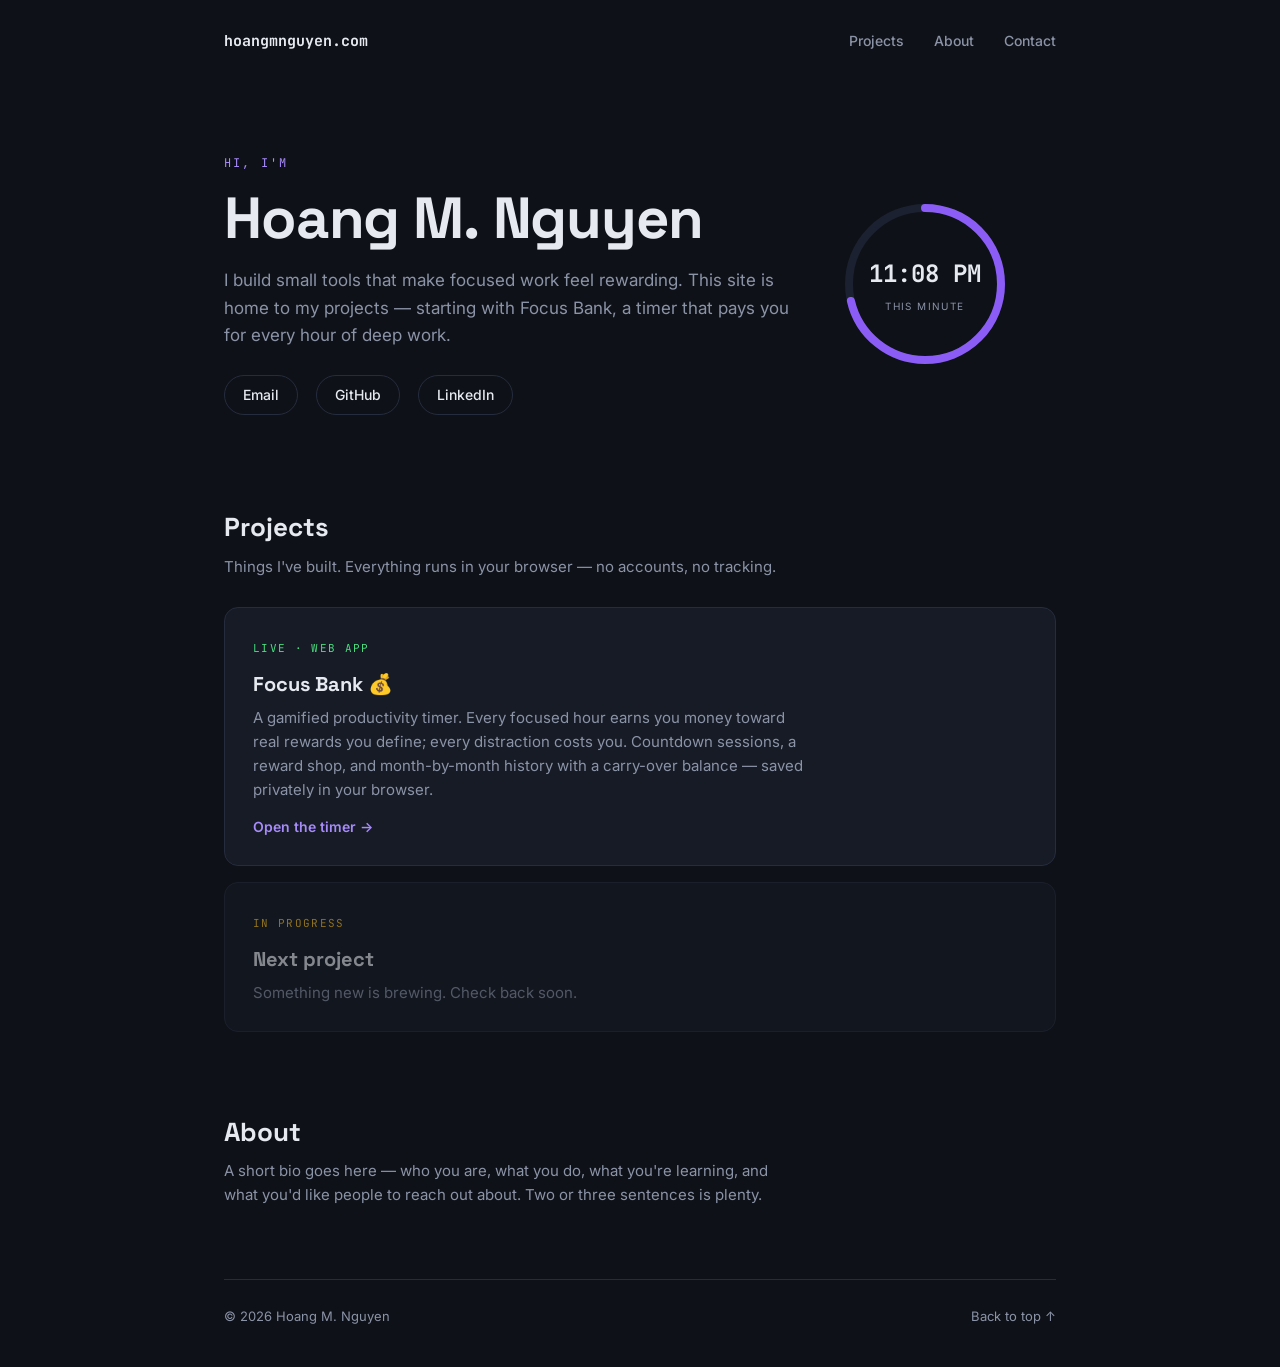
==== site/index.html @ 6fab27e7 "Import site from hoangmnguyen-site-with-sync (OAuth client secret removed)" ====
<!DOCTYPE html>
<html lang="en">
<head>
<meta charset="UTF-8">
<meta name="viewport" content="width=device-width, initial-scale=1.0">
<title>Hoang M. Nguyen</title>
<meta name="description" content="Personal site of Hoang M. Nguyen — projects and tools, including Focus Bank, a gamified productivity timer.">
<link rel="preconnect" href="https://fonts.googleapis.com">
<link rel="preconnect" href="https://fonts.gstatic.com" crossorigin>
<link href="https://fonts.googleapis.com/css2?family=Space+Grotesk:wght@400;500;700&family=Inter:wght@400;500;600&family=JetBrains+Mono:wght@500;700&display=swap" rel="stylesheet">
<style>
  :root{
    --bg:#0e1117; --card:#161b26; --card2:#1b2130; --border:#252c3d;
    --text:#e6e9f0; --muted:#8b93a7; --green:#4ade80; --violet:#8b5cf6;
    --violet2:#a78bfa; --gold:#fbbf24;
    --display:'Space Grotesk',sans-serif; --body:'Inter',system-ui,sans-serif;
    --mono:'JetBrains Mono',monospace;
  }
  *{margin:0;padding:0;box-sizing:border-box}
  body{background:var(--bg);color:var(--text);font-family:var(--body);line-height:1.6}
  a{color:var(--violet2);text-decoration:none}
  a:hover{text-decoration:underline}
  .wrap{max-width:880px;margin:0 auto;padding:0 24px}

  /* ---- nav ---- */
  nav{display:flex;justify-content:space-between;align-items:center;padding:28px 0}
  nav .logo{font-family:var(--mono);font-weight:700;font-size:15px;color:var(--text)}
  nav .logo:hover{text-decoration:none;color:var(--violet2)}
  nav .links a{margin-left:26px;color:var(--muted);font-size:14px;font-weight:500}
  nav .links a:hover{color:var(--text);text-decoration:none}

  /* ---- hero ---- */
  .hero{display:flex;align-items:center;gap:44px;padding:72px 0 84px}
  .hero h1{font-family:var(--display);font-size:clamp(38px,6vw,58px);
           font-weight:700;line-height:1.08;letter-spacing:-0.02em}
  .hero .eyebrow{font-family:var(--mono);font-size:12px;letter-spacing:.18em;
                 text-transform:uppercase;color:var(--violet2);margin-bottom:14px}
  .hero p{color:var(--muted);margin-top:18px;max-width:52ch;font-size:17px}
  .hero .contacts{margin-top:26px;display:flex;gap:18px;flex-wrap:wrap}
  .hero .contacts a{font-size:14px;font-weight:500;color:var(--text);
                    border:1px solid var(--border);border-radius:999px;
                    padding:8px 18px;transition:border-color .15s,color .15s}
  .hero .contacts a:hover{border-color:var(--violet);color:var(--violet2);text-decoration:none}

  /* signature: live minute ring */
  .ringbox{flex-shrink:0;position:relative;width:170px;height:170px}
  .ringbox svg{transform:rotate(-90deg)}
  .ringbox .track{stroke:var(--card2)}
  .ringbox .prog{stroke:var(--violet);stroke-linecap:round;
                 transition:stroke-dashoffset .95s linear}
  .ringbox .clock{position:absolute;inset:0;display:flex;flex-direction:column;
                  align-items:center;justify-content:center}
  .ringbox .clock time{font-family:var(--mono);font-size:24px;font-weight:700}
  .ringbox .clock span{font-size:10px;letter-spacing:.14em;text-transform:uppercase;
                       color:var(--muted);margin-top:4px}

  /* ---- sections ---- */
  section{padding:8px 0 72px}
  h2{font-family:var(--display);font-size:26px;font-weight:700;margin-bottom:6px}
  .sub{color:var(--muted);font-size:15px;margin-bottom:28px}

  /* ---- project cards ---- */
  .card{display:block;background:var(--card);border:1px solid var(--border);
        border-radius:14px;padding:26px 28px;color:var(--text);
        transition:border-color .15s,transform .15s}
  .card:hover{border-color:var(--violet);transform:translateY(-2px);text-decoration:none}
  .card + .card{margin-top:16px}
  .card .tag{font-family:var(--mono);font-size:11px;letter-spacing:.12em;
             text-transform:uppercase;color:var(--green)}
  .card h3{font-family:var(--display);font-size:20px;margin:8px 0 6px}
  .card p{color:var(--muted);font-size:15px;max-width:62ch}
  .card .cta{display:inline-block;margin-top:14px;font-size:14px;font-weight:600;
             color:var(--violet2)}
  .card.soon{opacity:.55;cursor:default}
  .card.soon:hover{border-color:var(--border);transform:none}

  footer{border-top:1px solid var(--border);padding:26px 0 40px;
         color:var(--muted);font-size:13px;display:flex;justify-content:space-between;
         flex-wrap:gap;gap:10px}
  footer a{color:var(--muted)}

  @media(max-width:640px){
    .hero{flex-direction:column-reverse;align-items:flex-start;gap:30px;padding:40px 0 56px}
  }
  @media(prefers-reduced-motion:reduce){
    .ringbox .prog{transition:none}
    .card,.card:hover{transform:none}
  }
</style>
</head>
<body>
<div class="wrap">

  <nav>
    <a class="logo" href="/">hoangmnguyen.com</a>
    <div class="links">
      <a href="#projects">Projects</a>
      <a href="#about">About</a>
      <a href="mailto:hello@hoangmnguyen.com">Contact</a>
    </div>
  </nav>

  <header class="hero">
    <div>
      <div class="eyebrow">Hi, I'm</div>
      <h1>Hoang M.&nbsp;Nguyen</h1>
      <!-- EDIT: replace with your own one-liner -->
      <p>I build small tools that make focused work feel rewarding.
         This site is home to my projects — starting with Focus Bank,
         a timer that pays you for every hour of deep work.</p>
      <div class="contacts">
        <!-- EDIT: replace with your real links -->
        <a href="mailto:hello@hoangmnguyen.com">Email</a>
        <a href="https://github.com/yourusername">GitHub</a>
        <a href="https://linkedin.com/in/yourusername">LinkedIn</a>
      </div>
    </div>
    <div class="ringbox" aria-hidden="true">
      <svg width="170" height="170" viewBox="0 0 170 170">
        <circle class="track" cx="85" cy="85" r="76" fill="none" stroke-width="8"/>
        <circle class="prog" id="minRing" cx="85" cy="85" r="76" fill="none"
                stroke-width="8" stroke-dasharray="477.5" stroke-dashoffset="477.5"/>
      </svg>
      <div class="clock">
        <time id="clockText">--:--</time>
        <span>this minute</span>
      </div>
    </div>
  </header>

  <section id="projects">
    <h2>Projects</h2>
    <div class="sub">Things I've built. Everything runs in your browser — no accounts, no tracking.</div>

    <a class="card" href="/projects/focus-bank/">
      <span class="tag">Live · Web app</span>
      <h3>Focus Bank 💰</h3>
      <p>A gamified productivity timer. Every focused hour earns you money toward
         real rewards you define; every distraction costs you. Countdown sessions,
         a reward shop, and month-by-month history with a carry-over balance —
         saved privately in your browser.</p>
      <span class="cta">Open the timer →</span>
    </a>

    <div class="card soon">
      <span class="tag" style="color:var(--gold)">In progress</span>
      <h3>Next project</h3>
      <p>Something new is brewing. Check back soon.</p>
    </div>
  </section>

  <section id="about">
    <h2>About</h2>
    <!-- EDIT: replace with your real bio -->
    <div class="sub" style="margin-bottom:0;max-width:62ch">
      A short bio goes here — who you are, what you do, what you're
      learning, and what you'd like people to reach out about. Two or
      three sentences is plenty.
    </div>
  </section>

  <footer>
    <span>© <span id="yr"></span> Hoang M. Nguyen</span>
    <a href="#top">Back to top ↑</a>
  </footer>

</div>

<script>
  // live minute ring — the site's signature, echoing Focus Bank's countdown
  const CIRC = 2 * Math.PI * 76;
  const ring = document.getElementById('minRing');
  const clockText = document.getElementById('clockText');
  function tick(){
    const now = new Date();
    const frac = (now.getSeconds() + now.getMilliseconds()/1000) / 60;
    ring.style.strokeDashoffset = CIRC * (1 - frac);
    clockText.textContent = now.toLocaleTimeString([], {hour:'2-digit', minute:'2-digit'});
  }
  tick(); setInterval(tick, 1000);
  document.getElementById('yr').textContent = new Date().getFullYear();
</script>
</body>
</html>
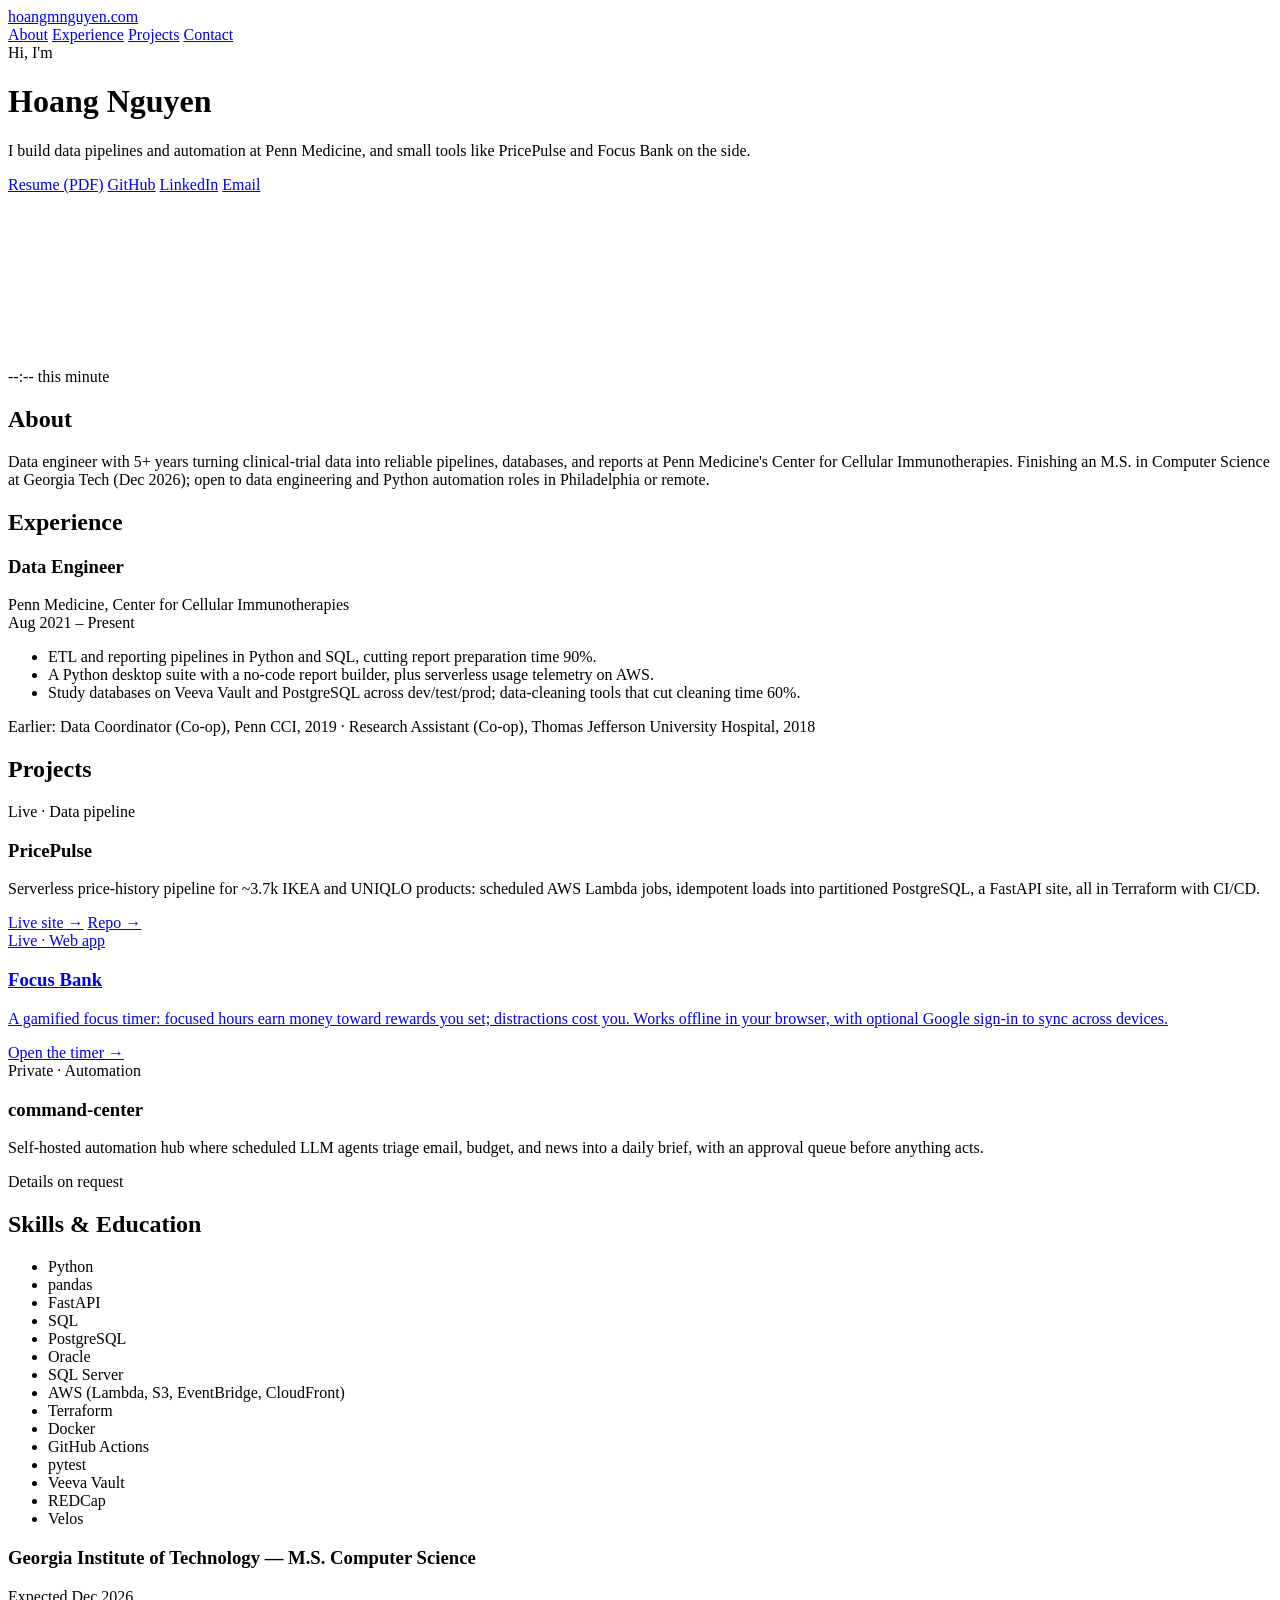
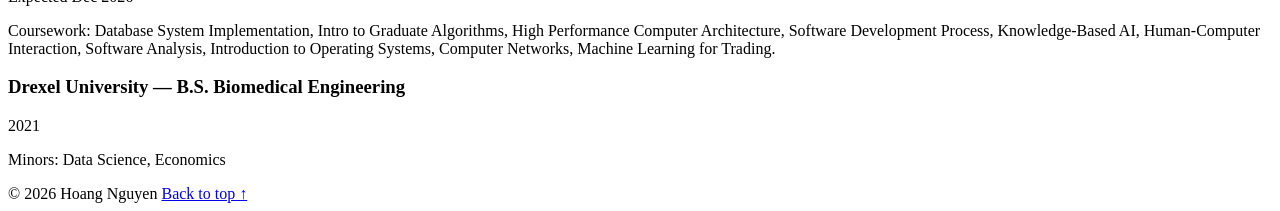
==== commit 9b0ad0be: "Landing page from resume: approved copy, CSP-ready assets, self-hosted fonts, 404, resume PDF" ====
--- a/site/index.html
+++ b/site/index.html
@@ -3,116 +3,42 @@
 <head>
 <meta charset="UTF-8">
 <meta name="viewport" content="width=device-width, initial-scale=1.0">
-<title>Hoang M. Nguyen</title>
-<meta name="description" content="Personal site of Hoang M. Nguyen — projects and tools, including Focus Bank, a gamified productivity timer.">
-<link rel="preconnect" href="https://fonts.googleapis.com">
-<link rel="preconnect" href="https://fonts.gstatic.com" crossorigin>
-<link href="https://fonts.googleapis.com/css2?family=Space+Grotesk:wght@400;500;700&family=Inter:wght@400;500;600&family=JetBrains+Mono:wght@500;700&display=swap" rel="stylesheet">
-<style>
-  :root{
-    --bg:#0e1117; --card:#161b26; --card2:#1b2130; --border:#252c3d;
-    --text:#e6e9f0; --muted:#8b93a7; --green:#4ade80; --violet:#8b5cf6;
-    --violet2:#a78bfa; --gold:#fbbf24;
-    --display:'Space Grotesk',sans-serif; --body:'Inter',system-ui,sans-serif;
-    --mono:'JetBrains Mono',monospace;
-  }
-  *{margin:0;padding:0;box-sizing:border-box}
-  body{background:var(--bg);color:var(--text);font-family:var(--body);line-height:1.6}
-  a{color:var(--violet2);text-decoration:none}
-  a:hover{text-decoration:underline}
-  .wrap{max-width:880px;margin:0 auto;padding:0 24px}
-
-  /* ---- nav ---- */
-  nav{display:flex;justify-content:space-between;align-items:center;padding:28px 0}
-  nav .logo{font-family:var(--mono);font-weight:700;font-size:15px;color:var(--text)}
-  nav .logo:hover{text-decoration:none;color:var(--violet2)}
-  nav .links a{margin-left:26px;color:var(--muted);font-size:14px;font-weight:500}
-  nav .links a:hover{color:var(--text);text-decoration:none}
-
-  /* ---- hero ---- */
-  .hero{display:flex;align-items:center;gap:44px;padding:72px 0 84px}
-  .hero h1{font-family:var(--display);font-size:clamp(38px,6vw,58px);
-           font-weight:700;line-height:1.08;letter-spacing:-0.02em}
-  .hero .eyebrow{font-family:var(--mono);font-size:12px;letter-spacing:.18em;
-                 text-transform:uppercase;color:var(--violet2);margin-bottom:14px}
-  .hero p{color:var(--muted);margin-top:18px;max-width:52ch;font-size:17px}
-  .hero .contacts{margin-top:26px;display:flex;gap:18px;flex-wrap:wrap}
-  .hero .contacts a{font-size:14px;font-weight:500;color:var(--text);
-                    border:1px solid var(--border);border-radius:999px;
-                    padding:8px 18px;transition:border-color .15s,color .15s}
-  .hero .contacts a:hover{border-color:var(--violet);color:var(--violet2);text-decoration:none}
-
-  /* signature: live minute ring */
-  .ringbox{flex-shrink:0;position:relative;width:170px;height:170px}
-  .ringbox svg{transform:rotate(-90deg)}
-  .ringbox .track{stroke:var(--card2)}
-  .ringbox .prog{stroke:var(--violet);stroke-linecap:round;
-                 transition:stroke-dashoffset .95s linear}
-  .ringbox .clock{position:absolute;inset:0;display:flex;flex-direction:column;
-                  align-items:center;justify-content:center}
-  .ringbox .clock time{font-family:var(--mono);font-size:24px;font-weight:700}
-  .ringbox .clock span{font-size:10px;letter-spacing:.14em;text-transform:uppercase;
-                       color:var(--muted);margin-top:4px}
-
-  /* ---- sections ---- */
-  section{padding:8px 0 72px}
-  h2{font-family:var(--display);font-size:26px;font-weight:700;margin-bottom:6px}
-  .sub{color:var(--muted);font-size:15px;margin-bottom:28px}
-
-  /* ---- project cards ---- */
-  .card{display:block;background:var(--card);border:1px solid var(--border);
-        border-radius:14px;padding:26px 28px;color:var(--text);
-        transition:border-color .15s,transform .15s}
-  .card:hover{border-color:var(--violet);transform:translateY(-2px);text-decoration:none}
-  .card + .card{margin-top:16px}
-  .card .tag{font-family:var(--mono);font-size:11px;letter-spacing:.12em;
-             text-transform:uppercase;color:var(--green)}
-  .card h3{font-family:var(--display);font-size:20px;margin:8px 0 6px}
-  .card p{color:var(--muted);font-size:15px;max-width:62ch}
-  .card .cta{display:inline-block;margin-top:14px;font-size:14px;font-weight:600;
-             color:var(--violet2)}
-  .card.soon{opacity:.55;cursor:default}
-  .card.soon:hover{border-color:var(--border);transform:none}
-
-  footer{border-top:1px solid var(--border);padding:26px 0 40px;
-         color:var(--muted);font-size:13px;display:flex;justify-content:space-between;
-         flex-wrap:gap;gap:10px}
-  footer a{color:var(--muted)}
-
-  @media(max-width:640px){
-    .hero{flex-direction:column-reverse;align-items:flex-start;gap:30px;padding:40px 0 56px}
-  }
-  @media(prefers-reduced-motion:reduce){
-    .ringbox .prog{transition:none}
-    .card,.card:hover{transform:none}
-  }
-</style>
+<title>Hoang Nguyen — Data Engineer</title>
+<meta name="description" content="Data engineer at Penn Medicine building pipelines and automation in Python, SQL, and AWS, plus small tools like PricePulse and Focus Bank.">
+<link rel="canonical" href="https://www.hoangmnguyen.com/">
+<meta property="og:type" content="website">
+<meta property="og:url" content="https://www.hoangmnguyen.com/">
+<meta property="og:title" content="Hoang Nguyen — Data Engineer">
+<meta property="og:description" content="Data engineer at Penn Medicine building pipelines and automation in Python, SQL, and AWS, plus small tools like PricePulse and Focus Bank.">
+<meta name="theme-color" content="#0e1117">
+<link rel="icon" href="/favicon.svg" type="image/svg+xml">
+<link rel="stylesheet" href="/assets/css/fonts.css">
+<link rel="stylesheet" href="/assets/css/site.css">
+<script src="/assets/js/site.js" defer></script>
 </head>
 <body>
-<div class="wrap">
+<div class="wrap" id="top">
 
   <nav>
     <a class="logo" href="/">hoangmnguyen.com</a>
     <div class="links">
+      <a href="#about">About</a>
+      <a href="#experience">Experience</a>
       <a href="#projects">Projects</a>
-      <a href="#about">About</a>
-      <a href="mailto:hello@hoangmnguyen.com">Contact</a>
+      <a href="mailto:hoangmnguyen.work@gmail.com">Contact</a>
     </div>
   </nav>
 
   <header class="hero">
     <div>
       <div class="eyebrow">Hi, I'm</div>
-      <h1>Hoang M.&nbsp;Nguyen</h1>
-      <!-- EDIT: replace with your own one-liner -->
-      <p>I build small tools that make focused work feel rewarding.
-         This site is home to my projects — starting with Focus Bank,
-         a timer that pays you for every hour of deep work.</p>
+      <h1>Hoang Nguyen</h1>
+      <p>I build data pipelines and automation at Penn Medicine, and small tools like PricePulse and Focus Bank on the side.</p>
       <div class="contacts">
-        <!-- EDIT: replace with your real links -->
-        <a href="mailto:hello@hoangmnguyen.com">Email</a>
-        <a href="https://github.com/yourusername">GitHub</a>
-        <a href="https://linkedin.com/in/yourusername">LinkedIn</a>
+        <a href="/Hoang-Nguyen-Resume.pdf">Resume (PDF)</a>
+        <a href="https://github.com/HoangMNguyen">GitHub</a>
+        <a href="https://www.linkedin.com/in/hoangnguyen29497/">LinkedIn</a>
+        <a href="mailto:hoangmnguyen.work@gmail.com">Email</a>
       </div>
     </div>
     <div class="ringbox" aria-hidden="true">
@@ -128,57 +54,84 @@
     </div>
   </header>
 
-  <section id="projects">
-    <h2>Projects</h2>
-    <div class="sub">Things I've built. Everything runs in your browser — no accounts, no tracking.</div>
+  <section id="about" aria-labelledby="about-h">
+    <h2 id="about-h">About</h2>
+    <p class="prose">Data engineer with 5+ years turning clinical-trial data into reliable pipelines, databases, and reports at Penn Medicine's Center for Cellular Immunotherapies. Finishing an M.S. in Computer Science at Georgia Tech (Dec 2026); open to data engineering and Python automation roles in Philadelphia or remote.</p>
+  </section>
+
+  <section id="experience" aria-labelledby="experience-h">
+    <h2 id="experience-h">Experience</h2>
+    <article class="role">
+      <div class="role-head">
+        <div>
+          <h3>Data Engineer</h3>
+          <div class="org">Penn Medicine, Center for Cellular Immunotherapies</div>
+        </div>
+        <span class="when">Aug 2021 – Present</span>
+      </div>
+      <ul class="highlights">
+        <li>ETL and reporting pipelines in Python and SQL, cutting report preparation time 90%.</li>
+        <li>A Python desktop suite with a no-code report builder, plus serverless usage telemetry on AWS.</li>
+        <li>Study databases on Veeva Vault and PostgreSQL across dev/test/prod; data-cleaning tools that cut cleaning time 60%.</li>
+      </ul>
+    </article>
+    <p class="earlier">Earlier: Data Coordinator (Co-op), Penn CCI, 2019 · Research Assistant (Co-op), Thomas Jefferson University Hospital, 2018</p>
+  </section>
+
+  <section id="projects" aria-labelledby="projects-h">
+    <h2 id="projects-h">Projects</h2>
+
+    <div class="card">
+      <span class="tag">Live · Data pipeline</span>
+      <h3>PricePulse</h3>
+      <p>Serverless price-history pipeline for ~3.7k IKEA and UNIQLO products: scheduled AWS Lambda jobs, idempotent loads into partitioned PostgreSQL, a FastAPI site, all in Terraform with CI/CD.</p>
+      <a class="cta" href="https://pricepulse.hoangmnguyen.com">Live site →</a>
+      <a class="cta" href="https://github.com/HoangMNguyen/pricepulse">Repo →</a>
+    </div>
 
     <a class="card" href="/projects/focus-bank/">
       <span class="tag">Live · Web app</span>
-      <h3>Focus Bank 💰</h3>
-      <p>A gamified productivity timer. Every focused hour earns you money toward
-         real rewards you define; every distraction costs you. Countdown sessions,
-         a reward shop, and month-by-month history with a carry-over balance —
-         saved privately in your browser.</p>
+      <h3>Focus Bank</h3>
+      <p>A gamified focus timer: focused hours earn money toward rewards you set; distractions cost you. Works offline in your browser, with optional Google sign-in to sync across devices.</p>
       <span class="cta">Open the timer →</span>
     </a>
 
-    <div class="card soon">
-      <span class="tag" style="color:var(--gold)">In progress</span>
-      <h3>Next project</h3>
-      <p>Something new is brewing. Check back soon.</p>
+    <div class="card">
+      <span class="tag private">Private · Automation</span>
+      <h3>command-center</h3>
+      <p>Self-hosted automation hub where scheduled LLM agents triage email, budget, and news into a daily brief, with an approval queue before anything acts.</p>
+      <span class="cta muted">Details on request</span>
     </div>
   </section>
 
-  <section id="about">
-    <h2>About</h2>
-    <!-- EDIT: replace with your real bio -->
-    <div class="sub" style="margin-bottom:0;max-width:62ch">
-      A short bio goes here — who you are, what you do, what you're
-      learning, and what you'd like people to reach out about. Two or
-      three sentences is plenty.
+  <section id="skills" aria-labelledby="skills-h">
+    <h2 id="skills-h">Skills &amp; Education</h2>
+    <ul class="chips">
+      <li>Python</li><li>pandas</li><li>FastAPI</li><li>SQL</li><li>PostgreSQL</li><li>Oracle</li><li>SQL Server</li>
+      <li>AWS (Lambda, S3, EventBridge, CloudFront)</li><li>Terraform</li><li>Docker</li><li>GitHub Actions</li><li>pytest</li>
+      <li>Veeva Vault</li><li>REDCap</li><li>Velos</li>
+    </ul>
+    <div class="edu">
+      <div class="edu-head">
+        <h3>Georgia Institute of Technology — M.S. Computer Science</h3>
+        <span class="when">Expected Dec 2026</span>
+      </div>
+      <p>Coursework: Database System Implementation, Intro to Graduate Algorithms, High Performance Computer Architecture, Software Development Process, Knowledge-Based AI, Human-Computer Interaction, Software Analysis, Introduction to Operating Systems, Computer Networks, Machine Learning for Trading.</p>
+    </div>
+    <div class="edu">
+      <div class="edu-head">
+        <h3>Drexel University — B.S. Biomedical Engineering</h3>
+        <span class="when">2021</span>
+      </div>
+      <p>Minors: Data Science, Economics</p>
     </div>
   </section>
 
   <footer>
-    <span>© <span id="yr"></span> Hoang M. Nguyen</span>
+    <span>© <span id="yr">2026</span> Hoang Nguyen</span>
     <a href="#top">Back to top ↑</a>
   </footer>
 
 </div>
-
-<script>
-  // live minute ring — the site's signature, echoing Focus Bank's countdown
-  const CIRC = 2 * Math.PI * 76;
-  const ring = document.getElementById('minRing');
-  const clockText = document.getElementById('clockText');
-  function tick(){
-    const now = new Date();
-    const frac = (now.getSeconds() + now.getMilliseconds()/1000) / 60;
-    ring.style.strokeDashoffset = CIRC * (1 - frac);
-    clockText.textContent = now.toLocaleTimeString([], {hour:'2-digit', minute:'2-digit'});
-  }
-  tick(); setInterval(tick, 1000);
-  document.getElementById('yr').textContent = new Date().getFullYear();
-</script>
 </body>
 </html>
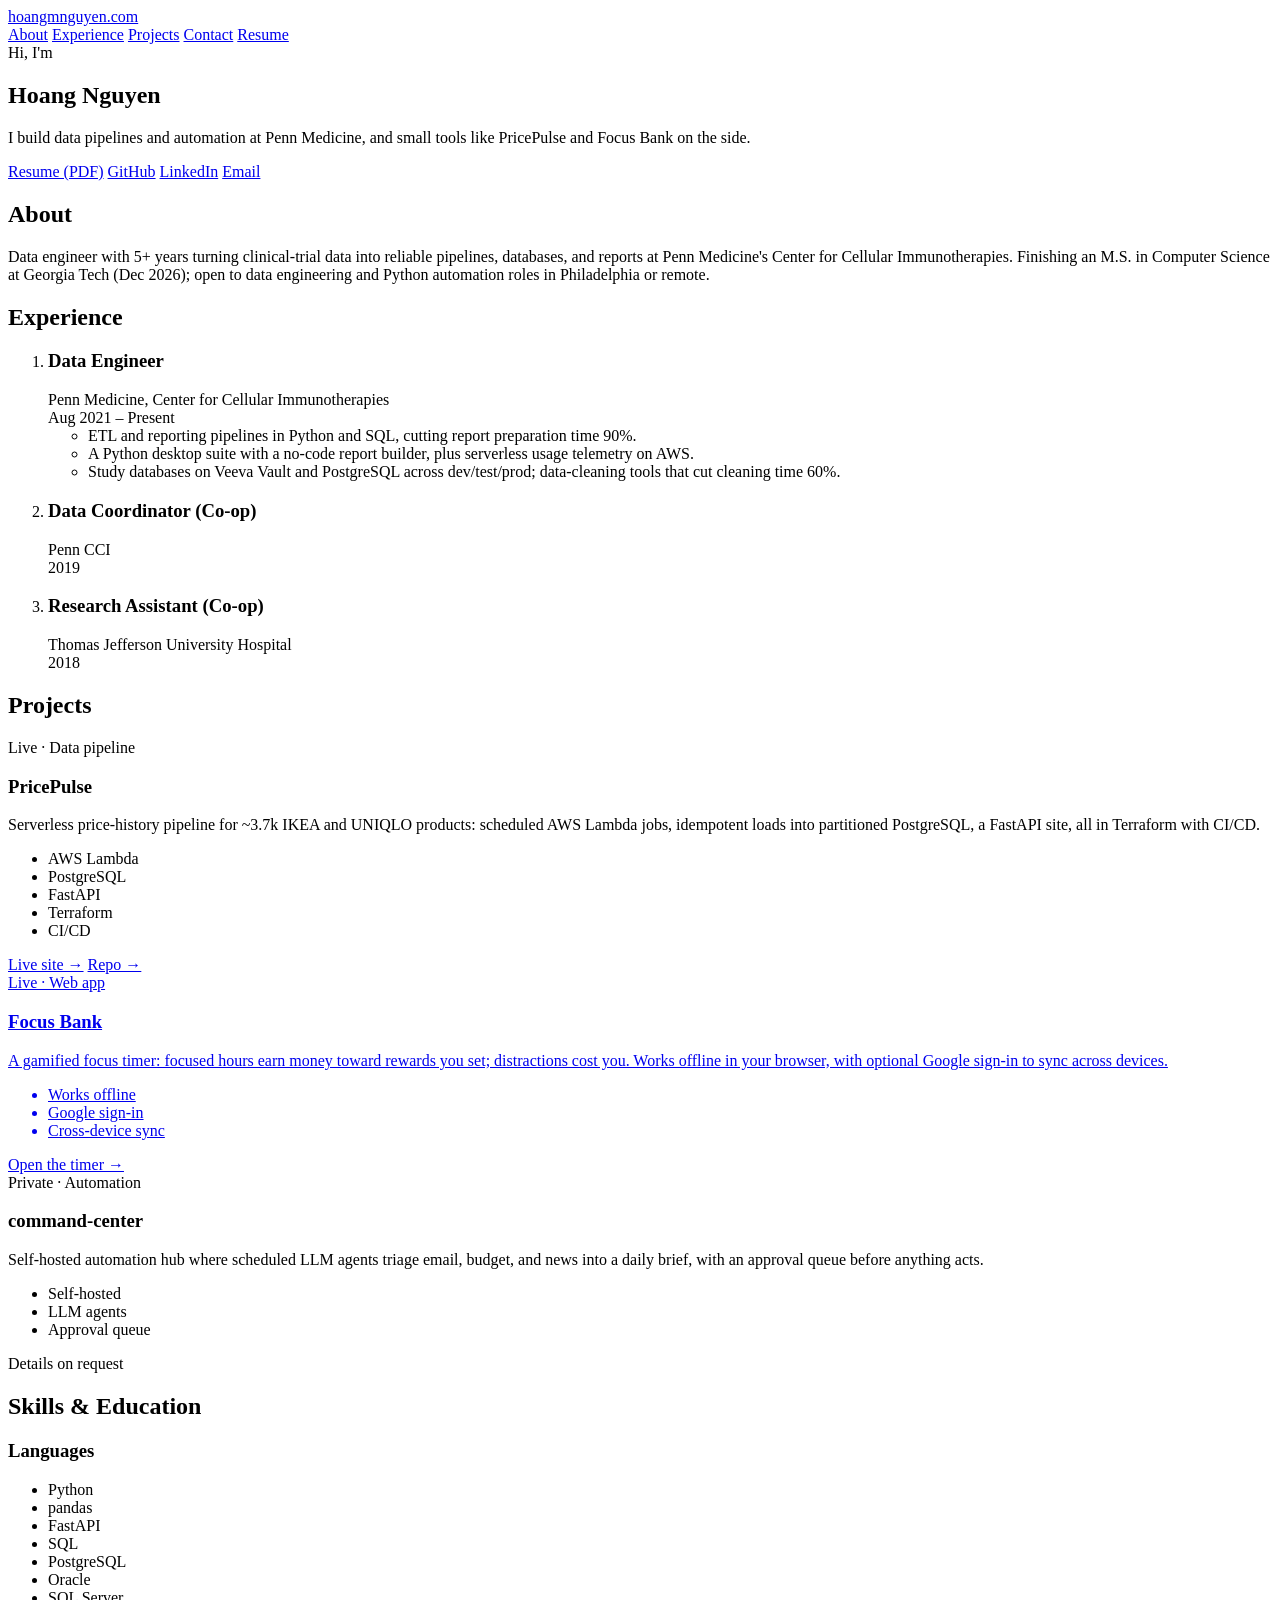
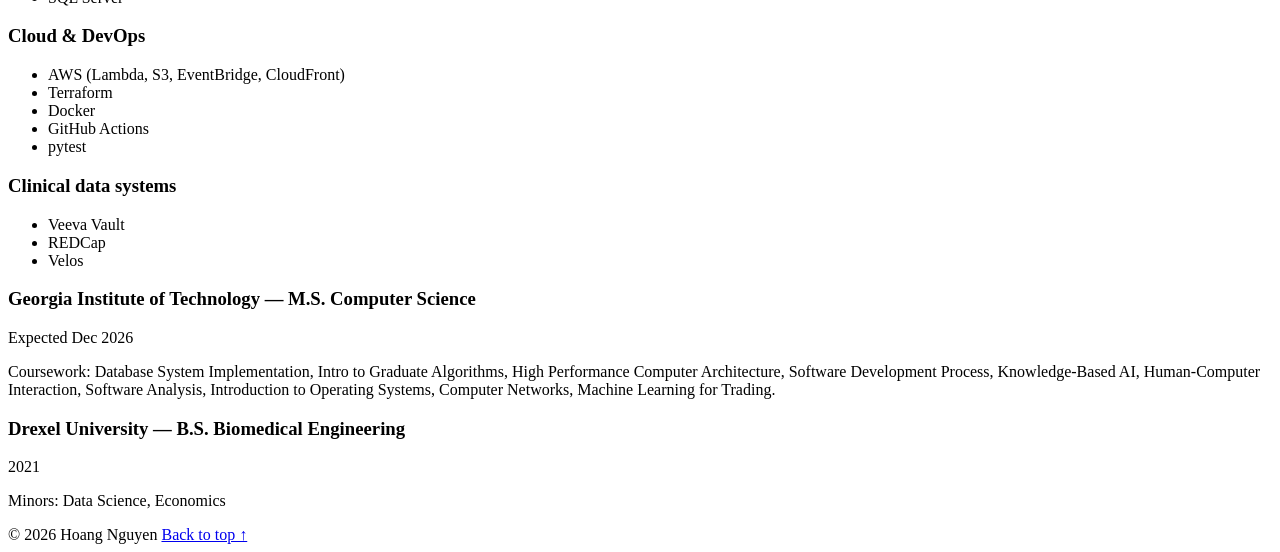
==== commit 14aba5b4: "Redesign: light glass / nature theme for landing, 404 and Focus Bank" ====
--- a/site/index.html
+++ b/site/index.html
@@ -10,128 +10,137 @@
 <meta property="og:url" content="https://www.hoangmnguyen.com/">
 <meta property="og:title" content="Hoang Nguyen — Data Engineer">
 <meta property="og:description" content="Data engineer at Penn Medicine building pipelines and automation in Python, SQL, and AWS, plus small tools like PricePulse and Focus Bank.">
-<meta name="theme-color" content="#0e1117">
+<meta name="theme-color" content="#eef4ea">
 <link rel="icon" href="/favicon.svg" type="image/svg+xml">
+<link rel="preload" href="/assets/fonts/fraunces-latin-400911.woff2" as="font" type="font/woff2" crossorigin>
 <link rel="stylesheet" href="/assets/css/fonts.css">
+<link rel="stylesheet" href="/assets/css/theme.css">
 <link rel="stylesheet" href="/assets/css/site.css">
 <script src="/assets/js/site.js" defer></script>
 </head>
-<body>
-<div class="wrap" id="top">
-
-  <nav>
+<body id="top">
+<header class="topbar">
+  <nav class="wrap nav" aria-label="Primary">
     <a class="logo" href="/">hoangmnguyen.com</a>
     <div class="links">
       <a href="#about">About</a>
       <a href="#experience">Experience</a>
       <a href="#projects">Projects</a>
       <a href="mailto:hoangmnguyen.work@gmail.com">Contact</a>
+      <a class="btn btn-primary btn-sm" href="/Hoang-Nguyen-Resume.pdf">Resume</a>
     </div>
   </nav>
+</header>
 
-  <header class="hero">
-    <div>
-      <div class="eyebrow">Hi, I'm</div>
-      <h1>Hoang Nguyen</h1>
-      <p>I build data pipelines and automation at Penn Medicine, and small tools like PricePulse and Focus Bank on the side.</p>
-      <div class="contacts">
-        <a href="/Hoang-Nguyen-Resume.pdf">Resume (PDF)</a>
-        <a href="https://github.com/HoangMNguyen">GitHub</a>
-        <a href="https://www.linkedin.com/in/hoangnguyen29497/">LinkedIn</a>
-        <a href="mailto:hoangmnguyen.work@gmail.com">Email</a>
-      </div>
-    </div>
-    <div class="ringbox" aria-hidden="true">
-      <svg width="170" height="170" viewBox="0 0 170 170">
-        <circle class="track" cx="85" cy="85" r="76" fill="none" stroke-width="8"/>
-        <circle class="prog" id="minRing" cx="85" cy="85" r="76" fill="none"
-                stroke-width="8" stroke-dasharray="477.5" stroke-dashoffset="477.5"/>
-      </svg>
-      <div class="clock">
-        <time id="clockText">--:--</time>
-        <span>this minute</span>
-      </div>
-    </div>
-  </header>
-
-  <section id="about" aria-labelledby="about-h">
-    <h2 id="about-h">About</h2>
-    <p class="prose">Data engineer with 5+ years turning clinical-trial data into reliable pipelines, databases, and reports at Penn Medicine's Center for Cellular Immunotherapies. Finishing an M.S. in Computer Science at Georgia Tech (Dec 2026); open to data engineering and Python automation roles in Philadelphia or remote.</p>
-  </section>
-
-  <section id="experience" aria-labelledby="experience-h">
-    <h2 id="experience-h">Experience</h2>
-    <article class="role">
-      <div class="role-head">
-        <div>
-          <h3>Data Engineer</h3>
-          <div class="org">Penn Medicine, Center for Cellular Immunotherapies</div>
-        </div>
-        <span class="when">Aug 2021 – Present</span>
-      </div>
-      <ul class="highlights">
-        <li>ETL and reporting pipelines in Python and SQL, cutting report preparation time 90%.</li>
-        <li>A Python desktop suite with a no-code report builder, plus serverless usage telemetry on AWS.</li>
-        <li>Study databases on Veeva Vault and PostgreSQL across dev/test/prod; data-cleaning tools that cut cleaning time 60%.</li>
-      </ul>
-    </article>
-    <p class="earlier">Earlier: Data Coordinator (Co-op), Penn CCI, 2019 · Research Assistant (Co-op), Thomas Jefferson University Hospital, 2018</p>
-  </section>
-
-  <section id="projects" aria-labelledby="projects-h">
-    <h2 id="projects-h">Projects</h2>
-
-    <div class="card">
-      <span class="tag">Live · Data pipeline</span>
-      <h3>PricePulse</h3>
-      <p>Serverless price-history pipeline for ~3.7k IKEA and UNIQLO products: scheduled AWS Lambda jobs, idempotent loads into partitioned PostgreSQL, a FastAPI site, all in Terraform with CI/CD.</p>
-      <a class="cta" href="https://pricepulse.hoangmnguyen.com">Live site →</a>
-      <a class="cta" href="https://github.com/HoangMNguyen/pricepulse">Repo →</a>
-    </div>
-
-    <a class="card" href="/projects/focus-bank/">
-      <span class="tag">Live · Web app</span>
-      <h3>Focus Bank</h3>
-      <p>A gamified focus timer: focused hours earn money toward rewards you set; distractions cost you. Works offline in your browser, with optional Google sign-in to sync across devices.</p>
-      <span class="cta">Open the timer →</span>
-    </a>
-
-    <div class="card">
-      <span class="tag private">Private · Automation</span>
-      <h3>command-center</h3>
-      <p>Self-hosted automation hub where scheduled LLM agents triage email, budget, and news into a daily brief, with an approval queue before anything acts.</p>
-      <span class="cta muted">Details on request</span>
+<main class="wrap">
+  <section class="hero" aria-label="Introduction">
+    <div class="eyebrow">Hi, I'm</div>
+    <h1>Hoang Nguyen</h1>
+    <p class="lede">I build data pipelines and automation at Penn Medicine, and small tools like PricePulse and Focus Bank on the side.</p>
+    <div class="actions">
+      <a class="btn btn-primary" href="/Hoang-Nguyen-Resume.pdf">Resume (PDF)</a>
+      <a class="btn glass" href="https://github.com/HoangMNguyen">GitHub</a>
+      <a class="btn glass" href="https://www.linkedin.com/in/hoangnguyen29497/">LinkedIn</a>
+      <a class="btn glass" href="mailto:hoangmnguyen.work@gmail.com">Email</a>
     </div>
   </section>
 
-  <section id="skills" aria-labelledby="skills-h">
-    <h2 id="skills-h">Skills &amp; Education</h2>
-    <ul class="chips">
-      <li>Python</li><li>pandas</li><li>FastAPI</li><li>SQL</li><li>PostgreSQL</li><li>Oracle</li><li>SQL Server</li>
-      <li>AWS (Lambda, S3, EventBridge, CloudFront)</li><li>Terraform</li><li>Docker</li><li>GitHub Actions</li><li>pytest</li>
-      <li>Veeva Vault</li><li>REDCap</li><li>Velos</li>
-    </ul>
-    <div class="edu">
-      <div class="edu-head">
-        <h3>Georgia Institute of Technology — M.S. Computer Science</h3>
-        <span class="when">Expected Dec 2026</span>
-      </div>
-      <p>Coursework: Database System Implementation, Intro to Graduate Algorithms, High Performance Computer Architecture, Software Development Process, Knowledge-Based AI, Human-Computer Interaction, Software Analysis, Introduction to Operating Systems, Computer Networks, Machine Learning for Trading.</p>
-    </div>
-    <div class="edu">
-      <div class="edu-head">
-        <h3>Drexel University — B.S. Biomedical Engineering</h3>
-        <span class="when">2021</span>
-      </div>
-      <p>Minors: Data Science, Economics</p>
+  <section id="about" class="reveal" aria-labelledby="about-h">
+    <h2 id="about-h">About</h2>
+    <div class="glass panel"><p class="prose">Data engineer with 5+ years turning clinical-trial data into reliable pipelines, databases, and reports at Penn Medicine's Center for Cellular Immunotherapies. Finishing an M.S. in Computer Science at Georgia Tech (Dec 2026); open to data engineering and Python automation roles in Philadelphia or remote.</p></div>
+  </section>
+
+  <section id="experience" class="reveal" aria-labelledby="experience-h">
+    <h2 id="experience-h">Experience</h2>
+    <ol class="timeline">
+      <li class="current">
+        <article class="glass role">
+          <div class="role-head">
+            <div><h3>Data Engineer</h3><div class="org">Penn Medicine, Center for Cellular Immunotherapies</div></div>
+            <span class="when">Aug 2021 – Present</span>
+          </div>
+          <ul class="highlights">
+            <li>ETL and reporting pipelines in Python and SQL, cutting report preparation time 90%.</li>
+            <li>A Python desktop suite with a no-code report builder, plus serverless usage telemetry on AWS.</li>
+            <li>Study databases on Veeva Vault and PostgreSQL across dev/test/prod; data-cleaning tools that cut cleaning time 60%.</li>
+          </ul>
+        </article>
+      </li>
+      <li class="earlier">
+        <article class="glass role compact">
+          <div class="role-head">
+            <div><h3>Data Coordinator (Co-op)</h3><div class="org">Penn CCI</div></div>
+            <span class="when">2019</span>
+          </div>
+        </article>
+      </li>
+      <li class="earlier">
+        <article class="glass role compact">
+          <div class="role-head">
+            <div><h3>Research Assistant (Co-op)</h3><div class="org">Thomas Jefferson University Hospital</div></div>
+            <span class="when">2018</span>
+          </div>
+        </article>
+      </li>
+    </ol>
+  </section>
+
+  <section id="projects" class="reveal" aria-labelledby="projects-h">
+    <h2 id="projects-h">Projects</h2>
+    <div class="projects">
+      <article class="glass project featured">
+        <span class="status">Live · Data pipeline</span>
+        <h3>PricePulse</h3>
+        <p>Serverless price-history pipeline for ~3.7k IKEA and UNIQLO products: scheduled AWS Lambda jobs, idempotent loads into partitioned PostgreSQL, a FastAPI site, all in Terraform with CI/CD.</p>
+        <ul class="tags"><li>AWS Lambda</li><li>PostgreSQL</li><li>FastAPI</li><li>Terraform</li><li>CI/CD</li></ul>
+        <div class="project-links">
+          <a class="cta" href="https://pricepulse.hoangmnguyen.com">Live site →</a>
+          <a class="cta" href="https://github.com/HoangMNguyen/pricepulse">Repo →</a>
+        </div>
+      </article>
+      <a class="glass project" href="/projects/focus-bank/">
+        <span class="status">Live · Web app</span>
+        <h3>Focus Bank</h3>
+        <p>A gamified focus timer: focused hours earn money toward rewards you set; distractions cost you. Works offline in your browser, with optional Google sign-in to sync across devices.</p>
+        <ul class="tags"><li>Works offline</li><li>Google sign-in</li><li>Cross-device sync</li></ul>
+        <div class="project-links"><span class="cta">Open the timer →</span></div>
+      </a>
+      <article class="glass project">
+        <span class="status private">Private · Automation</span>
+        <h3>command-center</h3>
+        <p>Self-hosted automation hub where scheduled LLM agents triage email, budget, and news into a daily brief, with an approval queue before anything acts.</p>
+        <ul class="tags"><li>Self-hosted</li><li>LLM agents</li><li>Approval queue</li></ul>
+        <div class="project-links"><span class="cta muted">Details on request</span></div>
+      </article>
     </div>
   </section>
 
-  <footer>
-    <span>© <span id="yr">2026</span> Hoang Nguyen</span>
-    <a href="#top">Back to top ↑</a>
-  </footer>
+  <section id="skills" class="reveal" aria-labelledby="skills-h">
+    <h2 id="skills-h">Skills &amp; Education</h2>
+    <div class="skill-groups">
+      <div class="glass skill-group"><h3>Languages</h3>
+        <ul class="chips"><li>Python</li><li>pandas</li><li>FastAPI</li><li>SQL</li><li>PostgreSQL</li><li>Oracle</li><li>SQL Server</li></ul></div>
+      <div class="glass skill-group"><h3>Cloud &amp; DevOps</h3>
+        <ul class="chips"><li>AWS (Lambda, S3, EventBridge, CloudFront)</li><li>Terraform</li><li>Docker</li><li>GitHub Actions</li><li>pytest</li></ul></div>
+      <div class="glass skill-group"><h3>Clinical data systems</h3>
+        <ul class="chips"><li>Veeva Vault</li><li>REDCap</li><li>Velos</li></ul></div>
+    </div>
+    <div class="edu-grid">
+      <div class="glass edu">
+        <div class="edu-head"><h3>Georgia Institute of Technology — M.S. Computer Science</h3><span class="when">Expected Dec 2026</span></div>
+        <p>Coursework: Database System Implementation, Intro to Graduate Algorithms, High Performance Computer Architecture, Software Development Process, Knowledge-Based AI, Human-Computer Interaction, Software Analysis, Introduction to Operating Systems, Computer Networks, Machine Learning for Trading.</p>
+      </div>
+      <div class="glass edu">
+        <div class="edu-head"><h3>Drexel University — B.S. Biomedical Engineering</h3><span class="when">2021</span></div>
+        <p>Minors: Data Science, Economics</p>
+      </div>
+    </div>
+  </section>
+</main>
 
-</div>
+<footer class="wrap footer">
+  <span>© <span id="yr">2026</span> Hoang Nguyen</span>
+  <a href="#top">Back to top ↑</a>
+</footer>
 </body>
 </html>
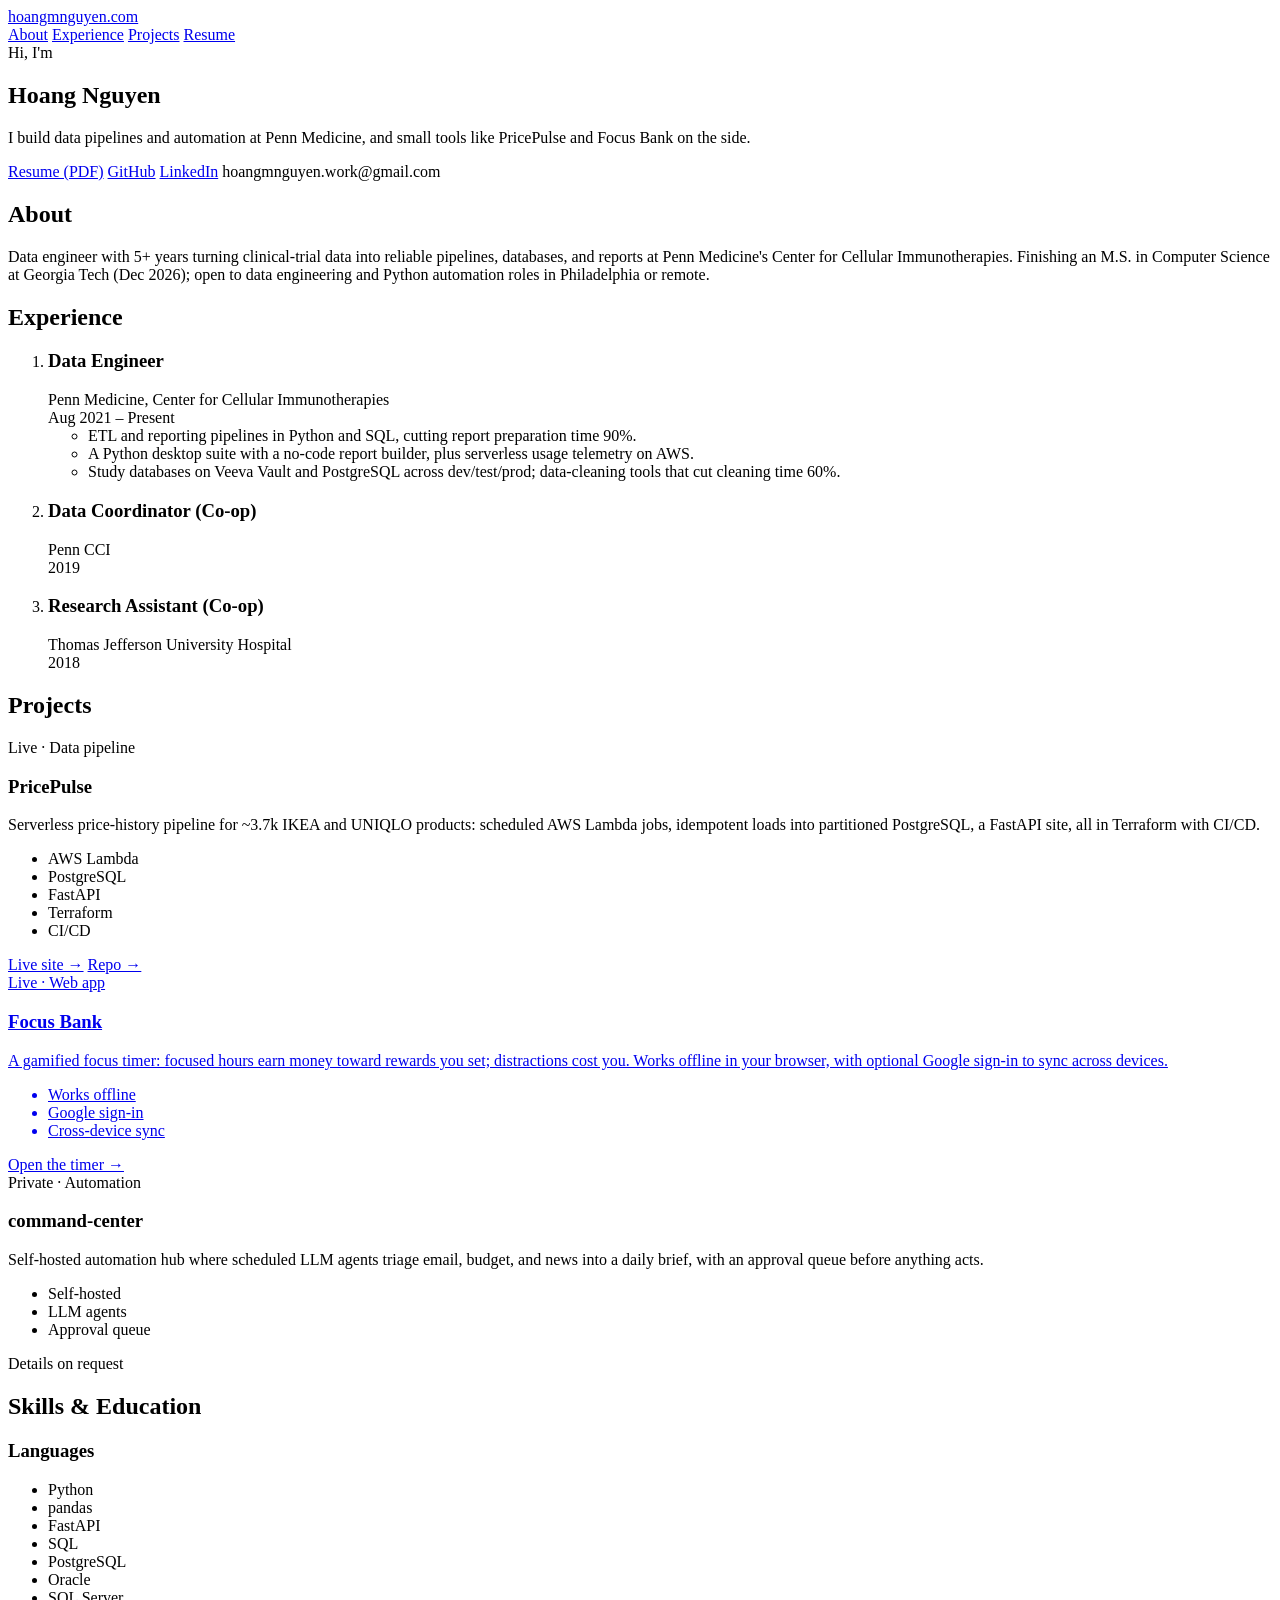
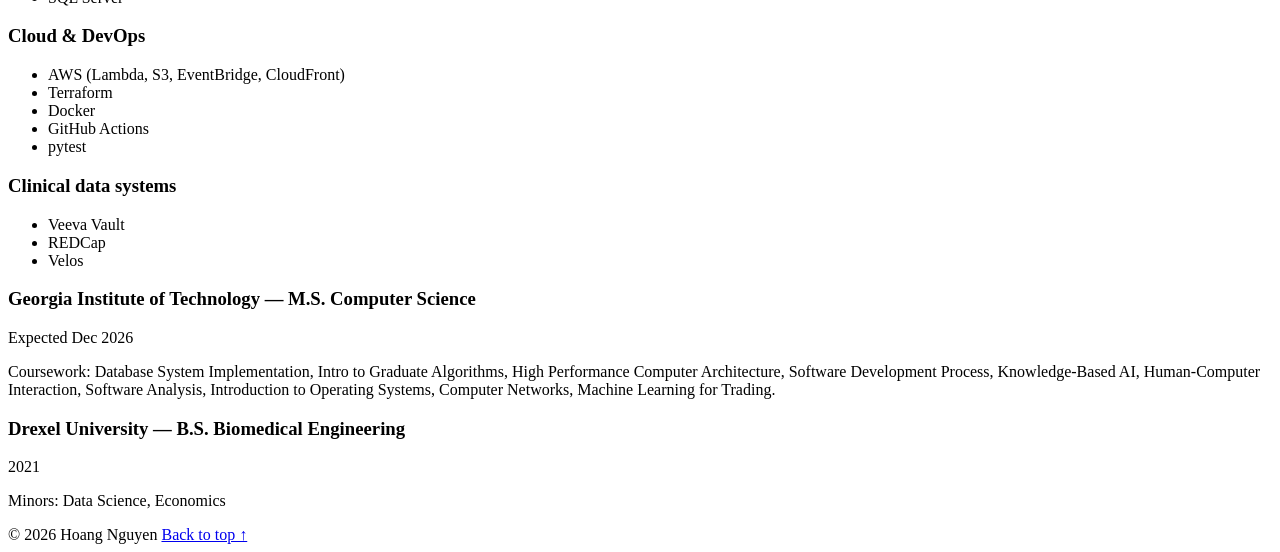
==== commit 348ea16f: "Contact: show the work email as plain text; drop mailto links and nav Contact" ====
--- a/site/index.html
+++ b/site/index.html
@@ -26,7 +26,6 @@
       <a href="#about">About</a>
       <a href="#experience">Experience</a>
       <a href="#projects">Projects</a>
-      <a href="mailto:hoangmnguyen.work@gmail.com">Contact</a>
       <a class="btn btn-primary btn-sm" href="/Hoang-Nguyen-Resume.pdf">Resume</a>
     </div>
   </nav>
@@ -41,7 +40,7 @@
       <a class="btn btn-primary" href="/Hoang-Nguyen-Resume.pdf">Resume (PDF)</a>
       <a class="btn glass" href="https://github.com/HoangMNguyen">GitHub</a>
       <a class="btn glass" href="https://www.linkedin.com/in/hoangnguyen29497/">LinkedIn</a>
-      <a class="btn glass" href="mailto:hoangmnguyen.work@gmail.com">Email</a>
+      <span class="email">hoangmnguyen.work@gmail.com</span>
     </div>
   </section>
 
